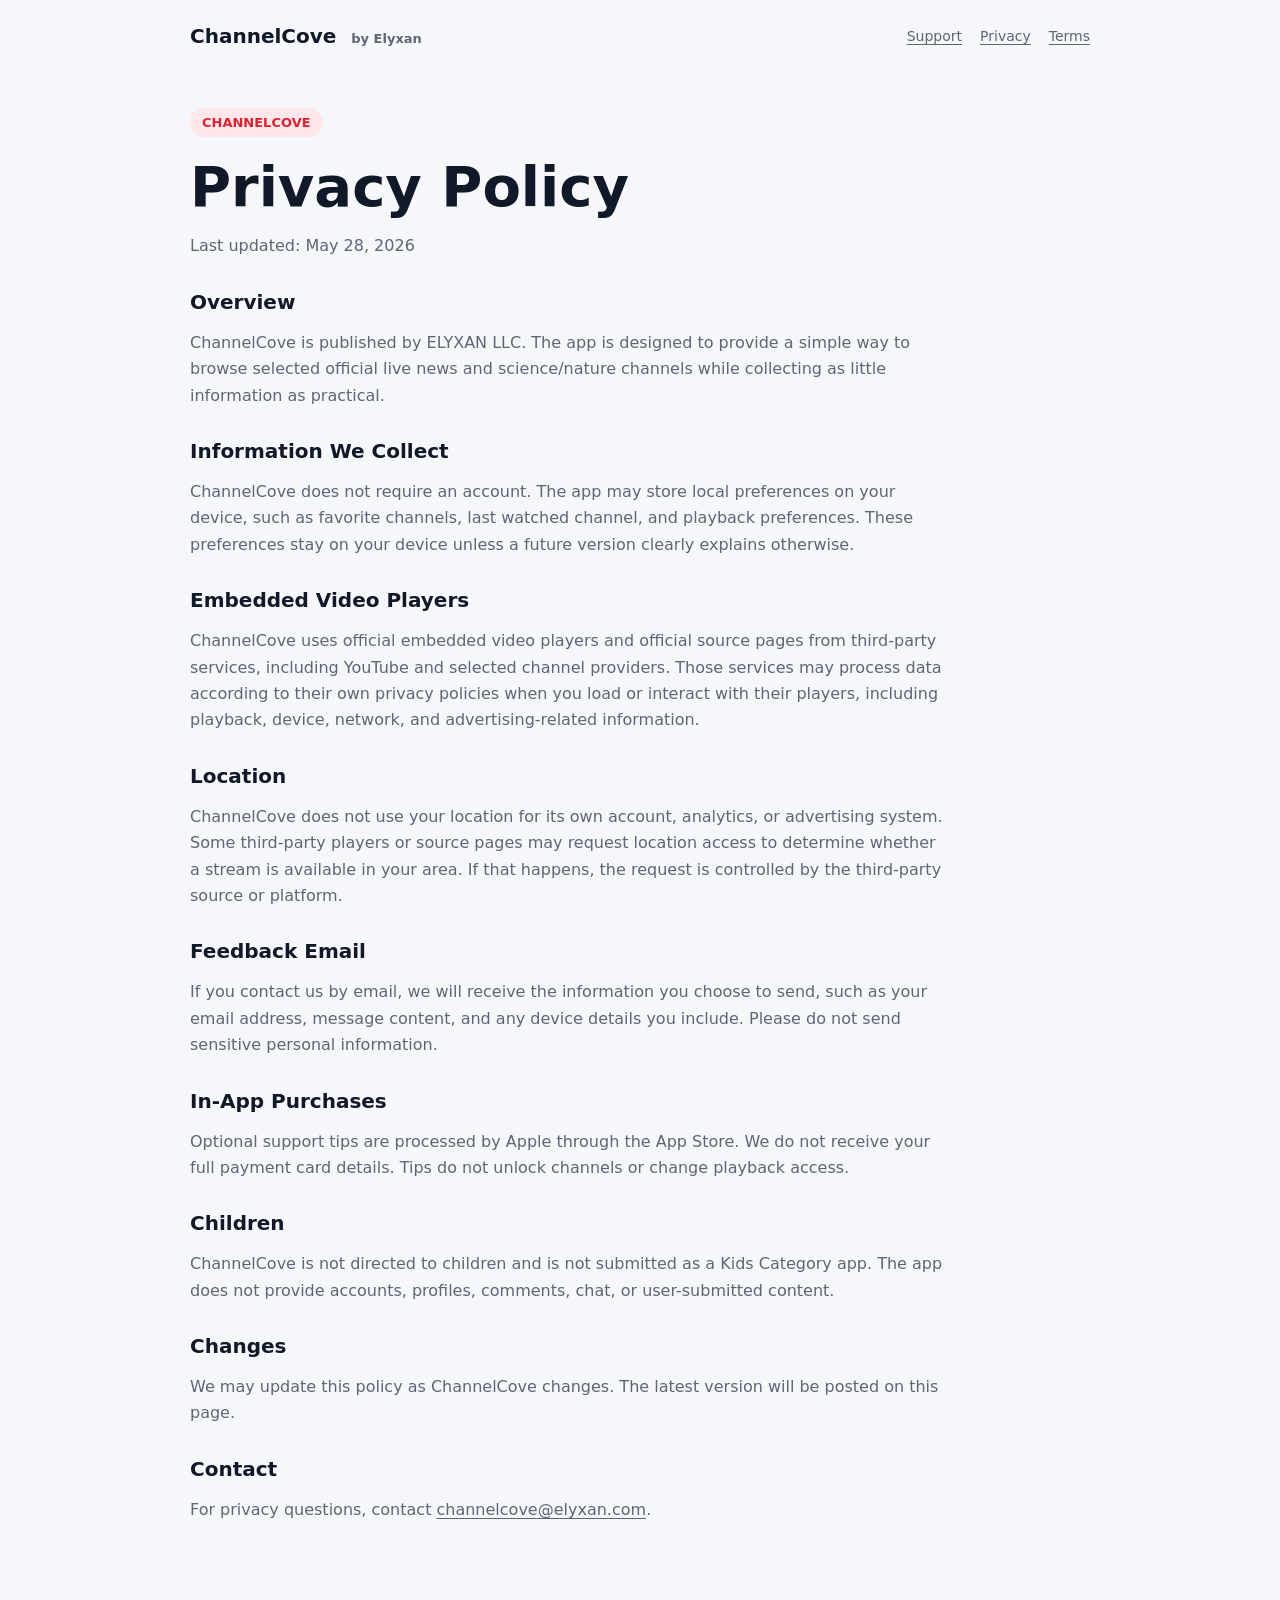
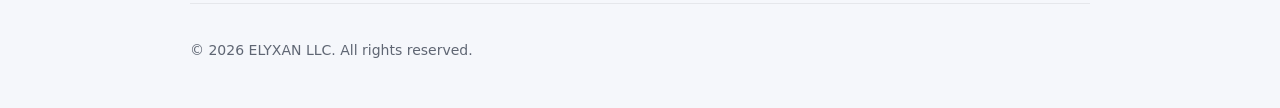
==== privacy/index.html @ 36f04a38 "Initial ChannelCove site" ====
<!doctype html>
<html lang="en">
  <head>
    <meta charset="utf-8">
    <meta name="viewport" content="width=device-width, initial-scale=1">
    <title>ChannelCove Privacy Policy</title>
    <meta name="description" content="Privacy Policy for ChannelCove.">
    <link rel="stylesheet" href="/styles.css">
  </head>
  <body>
    <div class="page">
      <header class="nav">
        <a class="brand" href="/">ChannelCove <span class="publisher">by Elyxan</span></a>
        <nav class="nav-links" aria-label="Main navigation">
          <a href="/support/">Support</a>
          <a href="/privacy/">Privacy</a>
          <a href="/terms/">Terms</a>
        </nav>
      </header>

      <main class="content">
        <span class="eyebrow">ChannelCove</span>
        <h1>Privacy Policy</h1>
        <p>Last updated: May 28, 2026</p>

        <h2>Overview</h2>
        <p>ChannelCove is published by ELYXAN LLC. The app is designed to provide a simple way to browse selected official live news and science/nature channels while collecting as little information as practical.</p>

        <h2>Information We Collect</h2>
        <p>ChannelCove does not require an account. The app may store local preferences on your device, such as favorite channels, last watched channel, and playback preferences. These preferences stay on your device unless a future version clearly explains otherwise.</p>

        <h2>Embedded Video Players</h2>
        <p>ChannelCove uses official embedded video players and official source pages from third-party services, including YouTube and selected channel providers. Those services may process data according to their own privacy policies when you load or interact with their players, including playback, device, network, and advertising-related information.</p>

        <h2>Location</h2>
        <p>ChannelCove does not use your location for its own account, analytics, or advertising system. Some third-party players or source pages may request location access to determine whether a stream is available in your area. If that happens, the request is controlled by the third-party source or platform.</p>

        <h2>Feedback Email</h2>
        <p>If you contact us by email, we will receive the information you choose to send, such as your email address, message content, and any device details you include. Please do not send sensitive personal information.</p>

        <h2>In-App Purchases</h2>
        <p>Optional support tips are processed by Apple through the App Store. We do not receive your full payment card details. Tips do not unlock channels or change playback access.</p>

        <h2>Children</h2>
        <p>ChannelCove is not directed to children and is not submitted as a Kids Category app. The app does not provide accounts, profiles, comments, chat, or user-submitted content.</p>

        <h2>Changes</h2>
        <p>We may update this policy as ChannelCove changes. The latest version will be posted on this page.</p>

        <h2>Contact</h2>
        <p>For privacy questions, contact <a href="mailto:channelcove@elyxan.com">channelcove@elyxan.com</a>.</p>
      </main>

      <footer class="footer">
        <p>&copy; 2026 ELYXAN LLC. All rights reserved.</p>
      </footer>
    </div>
  </body>
</html>
---- styles.css ----
:root {
  color-scheme: light;
  --ink: #111827;
  --muted: #5f6673;
  --line: #e5e7eb;
  --paper: #ffffff;
  --wash: #f5f7fb;
  --accent: #d92332;
  --accent-soft: #ffe7ea;
}

* {
  box-sizing: border-box;
}

html {
  font-family: Inter, ui-sans-serif, system-ui, -apple-system, BlinkMacSystemFont, "Segoe UI", sans-serif;
  color: var(--ink);
  background: var(--wash);
}

body {
  margin: 0;
  min-height: 100vh;
}

a {
  color: inherit;
  text-decoration-thickness: 0.08em;
  text-underline-offset: 0.18em;
}

.page {
  width: min(900px, calc(100% - 32px));
  margin: 0 auto;
}

.nav {
  display: flex;
  align-items: center;
  justify-content: space-between;
  gap: 20px;
  padding: 24px 0;
}

.brand {
  font-weight: 800;
  font-size: 20px;
  letter-spacing: 0;
  text-decoration: none;
}

.publisher {
  color: var(--muted);
  font-size: 13px;
  margin-left: 8px;
}

.nav-links {
  display: flex;
  align-items: center;
  gap: 18px;
  color: var(--muted);
  font-size: 14px;
}

.hero {
  padding: 64px 0 42px;
}

.eyebrow {
  display: inline-flex;
  align-items: center;
  padding: 7px 12px;
  border-radius: 999px;
  background: var(--accent-soft);
  color: var(--accent);
  font-size: 13px;
  font-weight: 800;
  text-transform: uppercase;
}

h1 {
  margin: 20px 0 16px;
  max-width: 720px;
  font-size: clamp(34px, 5vw, 52px);
  line-height: 1.08;
  letter-spacing: 0;
}

.lead {
  max-width: 660px;
  color: var(--muted);
  font-size: 18px;
  line-height: 1.55;
}

.actions {
  display: flex;
  flex-wrap: wrap;
  gap: 12px;
  margin-top: 28px;
}

.button {
  display: inline-flex;
  align-items: center;
  justify-content: center;
  min-height: 44px;
  padding: 0 18px;
  border-radius: 8px;
  border: 1px solid var(--ink);
  background: var(--ink);
  color: white;
  font-weight: 750;
  text-decoration: none;
}

.button.secondary {
  background: white;
  color: var(--ink);
  border-color: var(--line);
}

.section {
  padding: 18px 0;
}

.grid {
  display: grid;
  grid-template-columns: repeat(3, 1fr);
  gap: 14px;
}

.card {
  background: var(--paper);
  border: 1px solid var(--line);
  border-radius: 8px;
  padding: 24px;
}

.card h2,
.content h2 {
  margin: 0 0 10px;
  font-size: 20px;
}

.card p,
.content p,
.content li {
  color: var(--muted);
  line-height: 1.65;
}

.content {
  max-width: 760px;
  padding: 36px 0 64px;
}

.content h1 {
  font-size: clamp(36px, 6vw, 56px);
}

.content h2 {
  margin-top: 30px;
}

.footer {
  border-top: 1px solid var(--line);
  padding: 24px 0 36px;
  color: var(--muted);
  font-size: 14px;
}

@media (max-width: 720px) {
  .nav {
    align-items: flex-start;
    flex-direction: column;
  }

  .nav-links {
    flex-wrap: wrap;
  }

  .hero {
    padding: 42px 0 32px;
  }

  .grid {
    grid-template-columns: 1fr;
  }
}
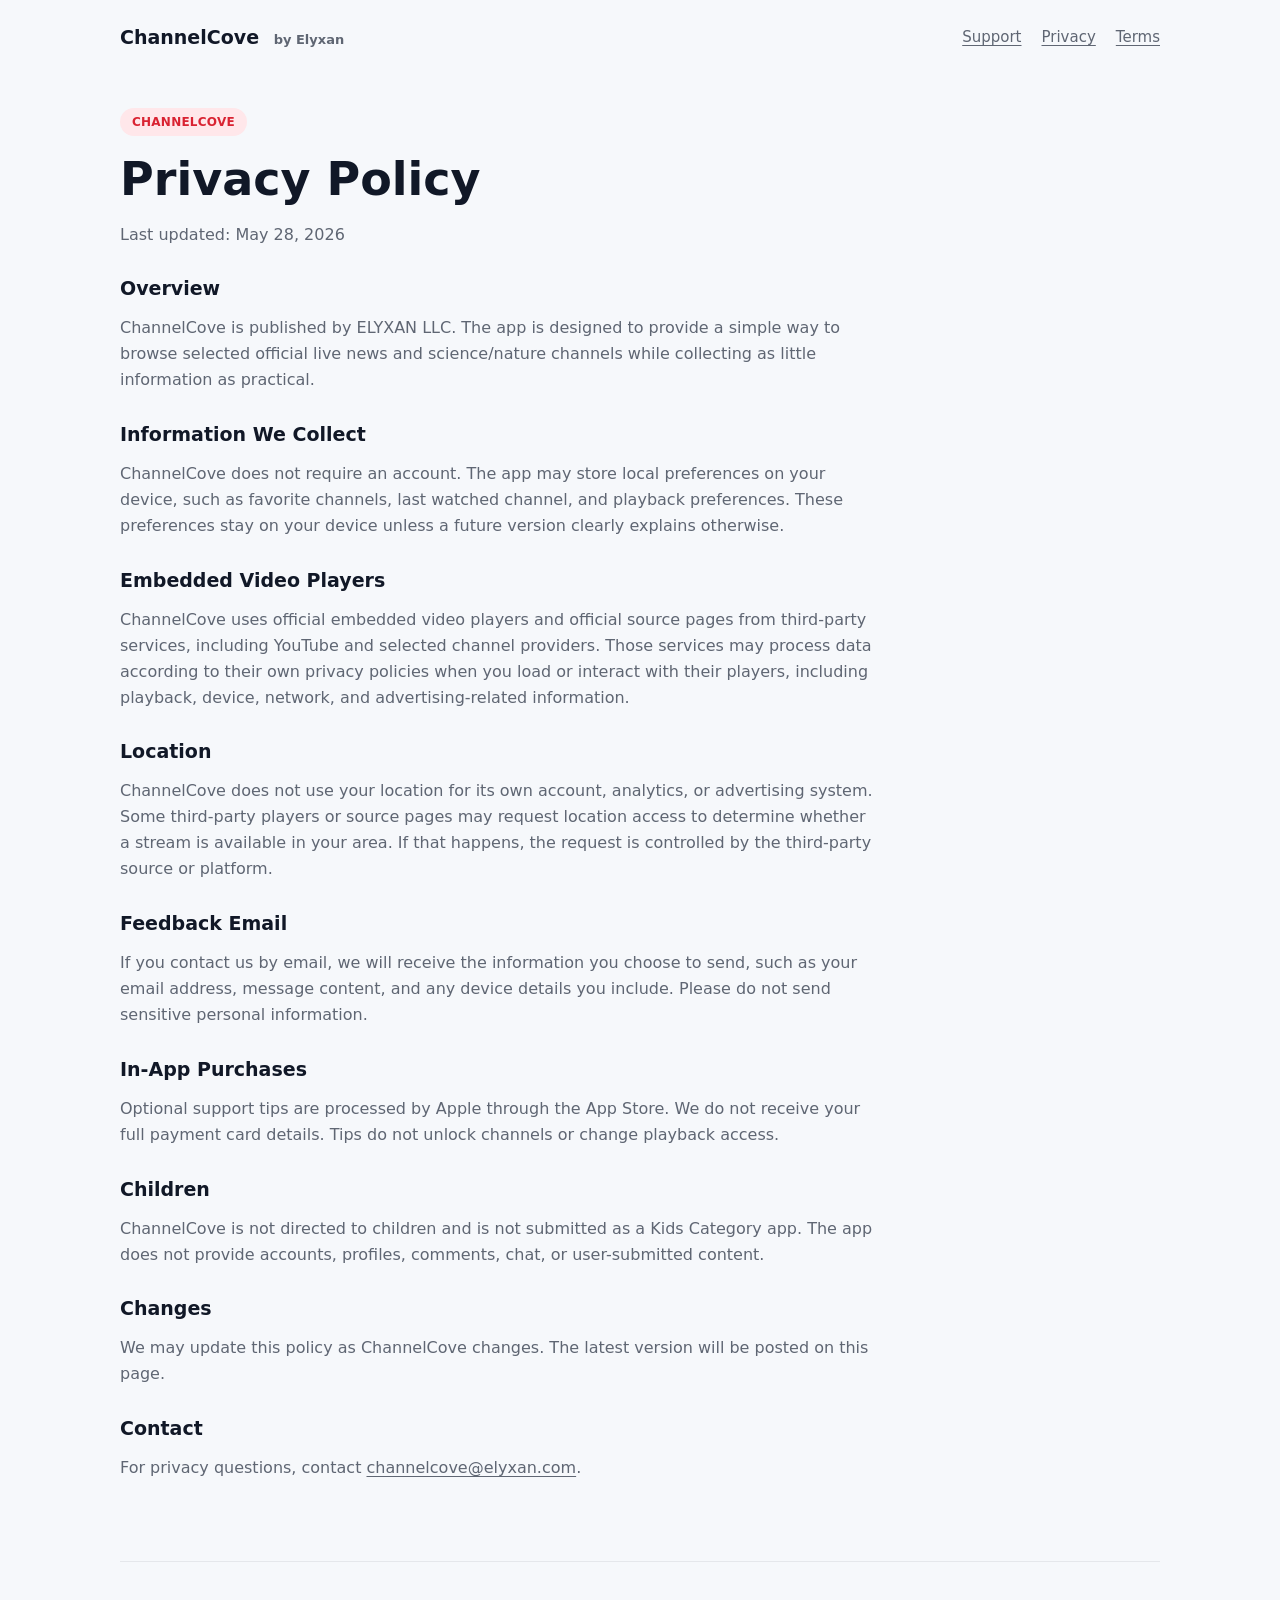
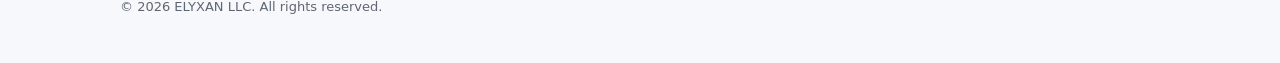
==== commit 9a0f3362: "Polish ChannelCove landing page typography" ====
--- a/privacy/index.html
+++ b/privacy/index.html
@@ -5,7 +5,8 @@
     <meta name="viewport" content="width=device-width, initial-scale=1">
     <title>ChannelCove Privacy Policy</title>
     <meta name="description" content="Privacy Policy for ChannelCove.">
-    <link rel="stylesheet" href="/styles.css">
+    <meta name="robots" content="noindex, nofollow, noarchive, nosnippet">
+    <link rel="stylesheet" href="/styles.css?v=20260528-ui2">
   </head>
   <body>
     <div class="page">
--- a/styles.css
+++ b/styles.css
@@ -3,10 +3,12 @@
   --ink: #111827;
   --muted: #5f6673;
   --line: #e5e7eb;
+  --line-strong: #d8dde6;
   --paper: #ffffff;
-  --wash: #f5f7fb;
+  --wash: #f6f8fb;
   --accent: #d92332;
   --accent-soft: #ffe7ea;
+  --shadow: 0 18px 50px rgba(17, 24, 39, 0.06);
 }
 
 * {
@@ -31,7 +33,7 @@
 }
 
 .page {
-  width: min(900px, calc(100% - 32px));
+  width: min(1040px, calc(100% - 40px));
   margin: 0 auto;
 }
 
@@ -40,12 +42,12 @@
   align-items: center;
   justify-content: space-between;
   gap: 20px;
-  padding: 24px 0;
+  padding: 26px 0 18px;
 }
 
 .brand {
   font-weight: 800;
-  font-size: 20px;
+  font-size: 19px;
   letter-spacing: 0;
   text-decoration: none;
 }
@@ -59,13 +61,14 @@
 .nav-links {
   display: flex;
   align-items: center;
-  gap: 18px;
-  color: var(--muted);
-  font-size: 14px;
+  gap: 20px;
+  color: var(--muted);
+  font-size: 15px;
 }
 
 .hero {
-  padding: 64px 0 42px;
+  max-width: 780px;
+  padding: 72px 0 48px;
 }
 
 .eyebrow {
@@ -75,24 +78,25 @@
   border-radius: 999px;
   background: var(--accent-soft);
   color: var(--accent);
-  font-size: 13px;
+  font-size: 12px;
   font-weight: 800;
+  letter-spacing: 0.02em;
   text-transform: uppercase;
 }
 
 h1 {
-  margin: 20px 0 16px;
-  max-width: 720px;
-  font-size: clamp(34px, 5vw, 52px);
-  line-height: 1.08;
+  margin: 18px 0 16px;
+  max-width: 680px;
+  font-size: clamp(31px, 3.6vw, 40px);
+  line-height: 1.12;
   letter-spacing: 0;
 }
 
 .lead {
-  max-width: 660px;
-  color: var(--muted);
-  font-size: 18px;
-  line-height: 1.55;
+  max-width: 710px;
+  color: var(--muted);
+  font-size: 17px;
+  line-height: 1.6;
 }
 
 .actions {
@@ -107,12 +111,13 @@
   align-items: center;
   justify-content: center;
   min-height: 44px;
-  padding: 0 18px;
+  padding: 0 17px;
   border-radius: 8px;
   border: 1px solid var(--ink);
   background: var(--ink);
   color: white;
   font-weight: 750;
+  font-size: 15px;
   text-decoration: none;
 }
 
@@ -123,42 +128,43 @@
 }
 
 .section {
-  padding: 18px 0;
+  padding: 26px 0 30px;
 }
 
 .grid {
   display: grid;
   grid-template-columns: repeat(3, 1fr);
-  gap: 14px;
+  gap: 16px;
 }
 
 .card {
   background: var(--paper);
   border: 1px solid var(--line);
   border-radius: 8px;
-  padding: 24px;
+  padding: 22px;
+  box-shadow: var(--shadow);
 }
 
 .card h2,
 .content h2 {
   margin: 0 0 10px;
-  font-size: 20px;
+  font-size: 19px;
 }
 
 .card p,
 .content p,
 .content li {
   color: var(--muted);
-  line-height: 1.65;
+  line-height: 1.62;
 }
 
 .content {
   max-width: 760px;
-  padding: 36px 0 64px;
+  padding: 42px 0 64px;
 }
 
 .content h1 {
-  font-size: clamp(36px, 6vw, 56px);
+  font-size: clamp(34px, 5vw, 46px);
 }
 
 .content h2 {
@@ -169,13 +175,18 @@
   border-top: 1px solid var(--line);
   padding: 24px 0 36px;
   color: var(--muted);
-  font-size: 14px;
+  font-size: 13px;
 }
 
 @media (max-width: 720px) {
+  .page {
+    width: min(100% - 28px, 1040px);
+  }
+
   .nav {
     align-items: flex-start;
     flex-direction: column;
+    padding-top: 20px;
   }
 
   .nav-links {
@@ -183,7 +194,11 @@
   }
 
   .hero {
-    padding: 42px 0 32px;
+    padding: 38px 0 30px;
+  }
+
+  h1 {
+    font-size: 31px;
   }
 
   .grid {
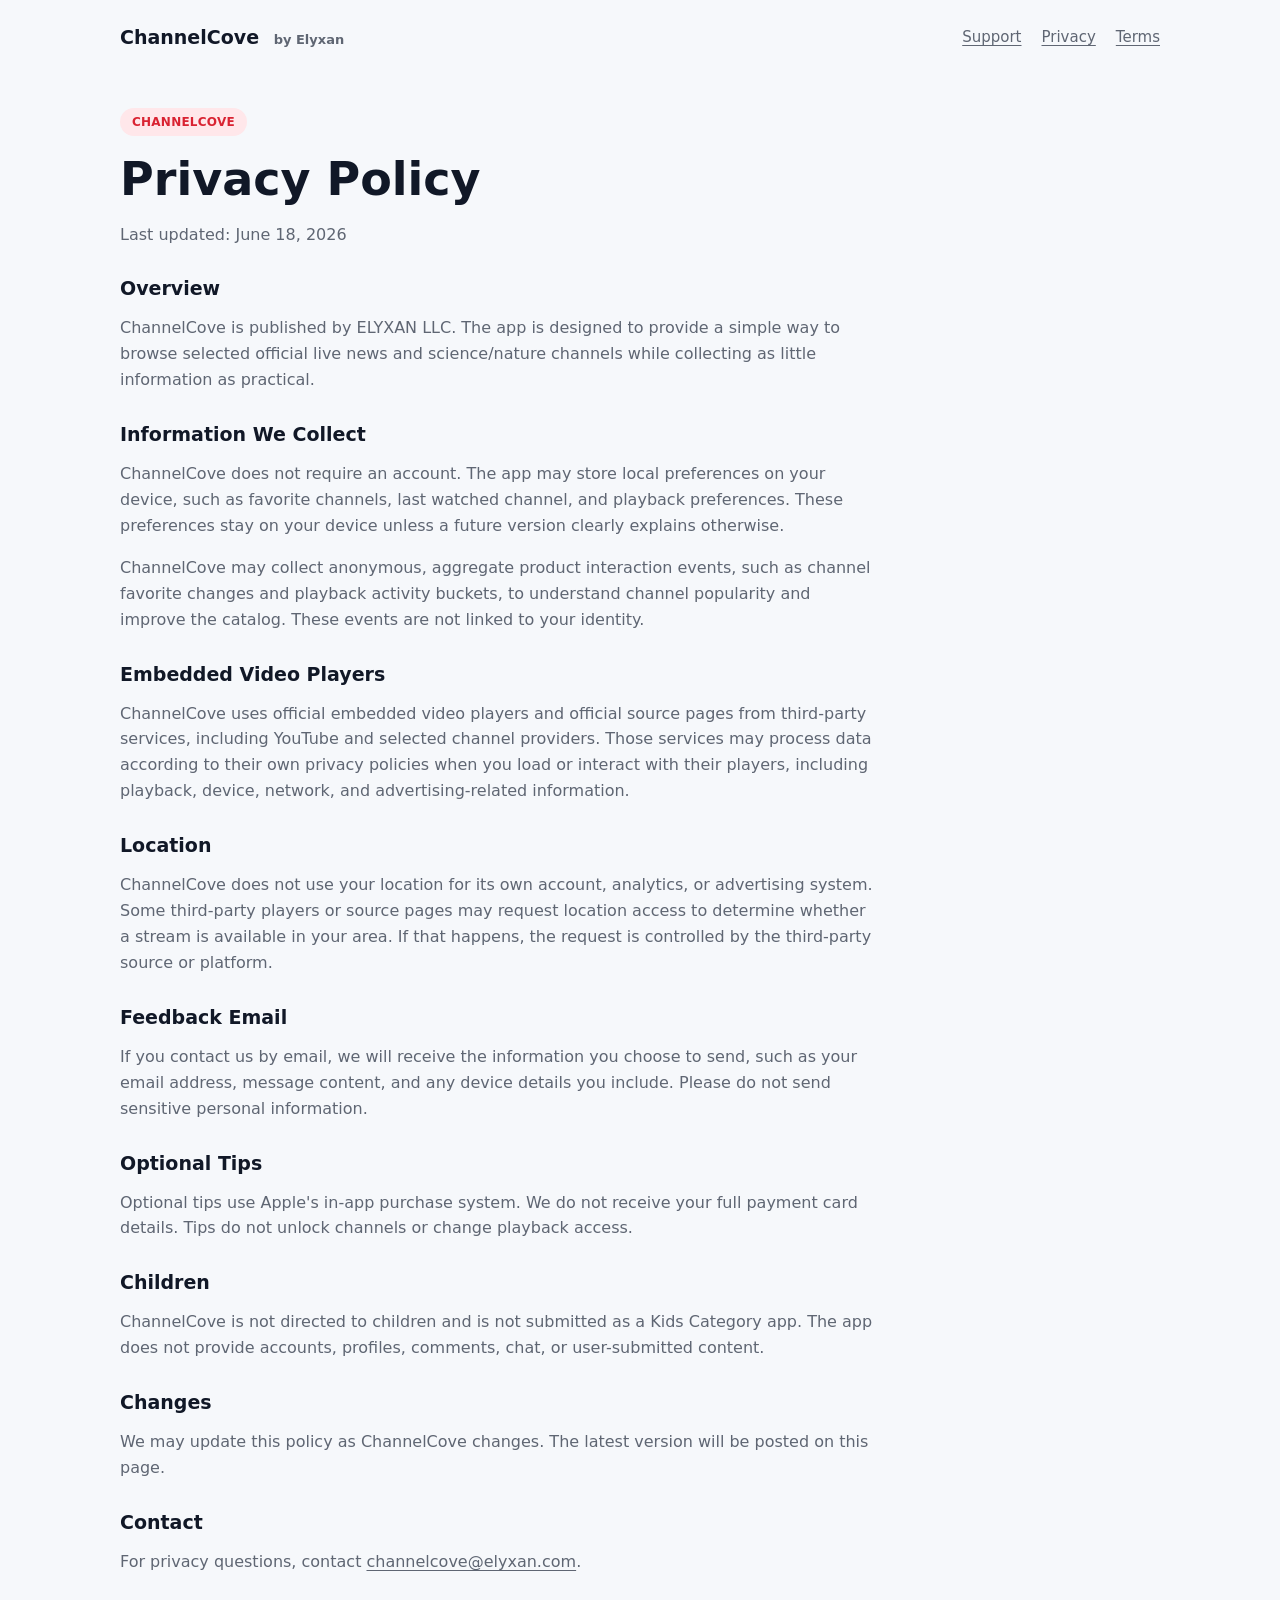
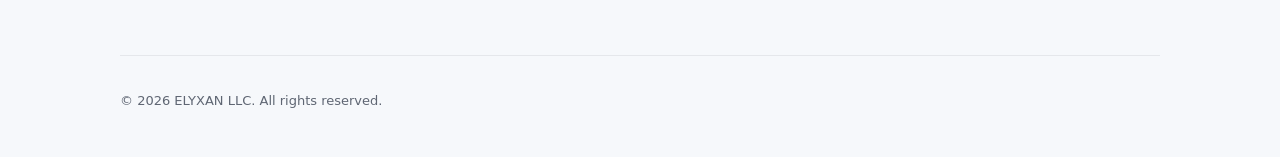
==== commit 5761300a: "Update public legal and support copy" ====
--- a/privacy/index.html
+++ b/privacy/index.html
@@ -22,13 +22,14 @@
       <main class="content">
         <span class="eyebrow">ChannelCove</span>
         <h1>Privacy Policy</h1>
-        <p>Last updated: May 28, 2026</p>
+        <p>Last updated: June 18, 2026</p>
 
         <h2>Overview</h2>
         <p>ChannelCove is published by ELYXAN LLC. The app is designed to provide a simple way to browse selected official live news and science/nature channels while collecting as little information as practical.</p>
 
         <h2>Information We Collect</h2>
         <p>ChannelCove does not require an account. The app may store local preferences on your device, such as favorite channels, last watched channel, and playback preferences. These preferences stay on your device unless a future version clearly explains otherwise.</p>
+        <p>ChannelCove may collect anonymous, aggregate product interaction events, such as channel favorite changes and playback activity buckets, to understand channel popularity and improve the catalog. These events are not linked to your identity.</p>
 
         <h2>Embedded Video Players</h2>
         <p>ChannelCove uses official embedded video players and official source pages from third-party services, including YouTube and selected channel providers. Those services may process data according to their own privacy policies when you load or interact with their players, including playback, device, network, and advertising-related information.</p>
@@ -39,8 +40,8 @@
         <h2>Feedback Email</h2>
         <p>If you contact us by email, we will receive the information you choose to send, such as your email address, message content, and any device details you include. Please do not send sensitive personal information.</p>
 
-        <h2>In-App Purchases</h2>
-        <p>Optional support tips are processed by Apple through the App Store. We do not receive your full payment card details. Tips do not unlock channels or change playback access.</p>
+        <h2>Optional Tips</h2>
+        <p>Optional tips use Apple's in-app purchase system. We do not receive your full payment card details. Tips do not unlock channels or change playback access.</p>
 
         <h2>Children</h2>
         <p>ChannelCove is not directed to children and is not submitted as a Kids Category app. The app does not provide accounts, profiles, comments, chat, or user-submitted content.</p>
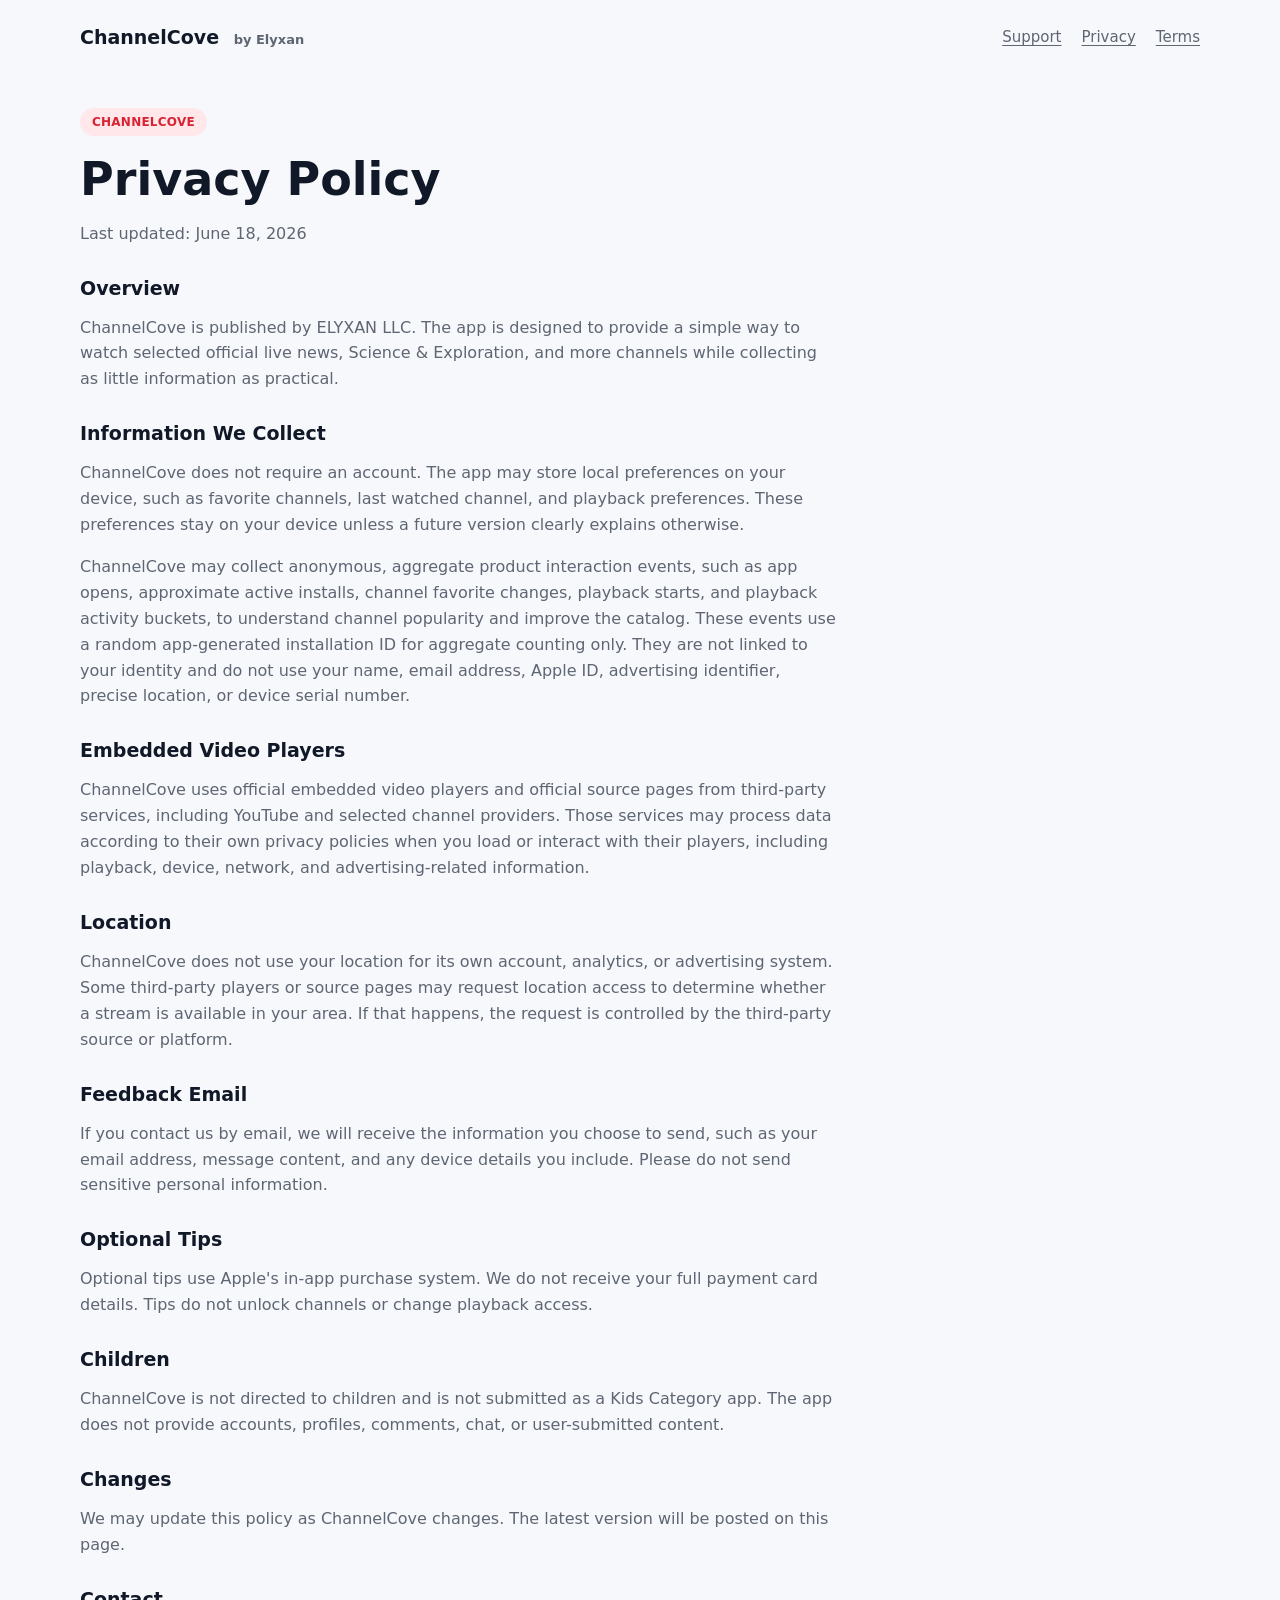
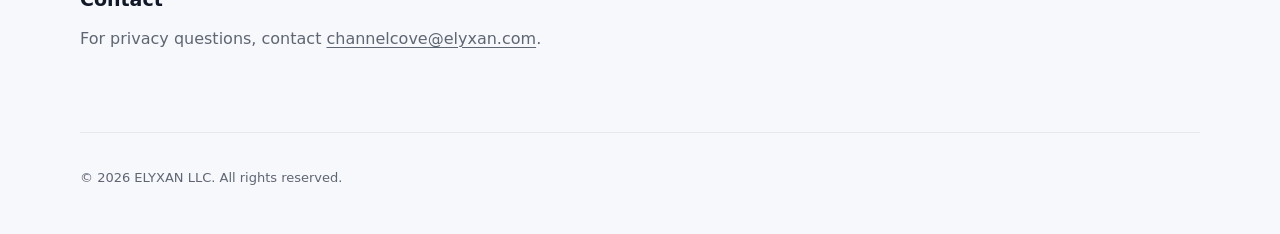
==== commit 78f4e241: "Clean up ChannelCove site copy" ====
--- a/privacy/index.html
+++ b/privacy/index.html
@@ -25,11 +25,11 @@
         <p>Last updated: June 18, 2026</p>
 
         <h2>Overview</h2>
-        <p>ChannelCove is published by ELYXAN LLC. The app is designed to provide a simple way to browse selected official live news and science/nature channels while collecting as little information as practical.</p>
+        <p>ChannelCove is published by ELYXAN LLC. The app is designed to provide a simple way to watch selected official live news, Science & Exploration, and more channels while collecting as little information as practical.</p>
 
         <h2>Information We Collect</h2>
         <p>ChannelCove does not require an account. The app may store local preferences on your device, such as favorite channels, last watched channel, and playback preferences. These preferences stay on your device unless a future version clearly explains otherwise.</p>
-        <p>ChannelCove may collect anonymous, aggregate product interaction events, such as channel favorite changes and playback activity buckets, to understand channel popularity and improve the catalog. These events are not linked to your identity.</p>
+        <p>ChannelCove may collect anonymous, aggregate product interaction events, such as app opens, approximate active installs, channel favorite changes, playback starts, and playback activity buckets, to understand channel popularity and improve the catalog. These events use a random app-generated installation ID for aggregate counting only. They are not linked to your identity and do not use your name, email address, Apple ID, advertising identifier, precise location, or device serial number.</p>
 
         <h2>Embedded Video Players</h2>
         <p>ChannelCove uses official embedded video players and official source pages from third-party services, including YouTube and selected channel providers. Those services may process data according to their own privacy policies when you load or interact with their players, including playback, device, network, and advertising-related information.</p>
--- a/styles.css
+++ b/styles.css
@@ -33,7 +33,7 @@
 }
 
 .page {
-  width: min(1040px, calc(100% - 40px));
+  width: min(1120px, calc(100% - 40px));
   margin: 0 auto;
 }
 
@@ -67,8 +67,8 @@
 }
 
 .hero {
-  max-width: 780px;
-  padding: 72px 0 48px;
+  max-width: 960px;
+  padding: 64px 0 46px;
 }
 
 .eyebrow {
@@ -86,14 +86,14 @@
 
 h1 {
   margin: 18px 0 16px;
-  max-width: 680px;
-  font-size: clamp(31px, 3.6vw, 40px);
-  line-height: 1.12;
+  max-width: 960px;
+  font-size: clamp(30px, 3.2vw, 38px);
+  line-height: 1.1;
   letter-spacing: 0;
 }
 
 .lead {
-  max-width: 710px;
+  max-width: 760px;
   color: var(--muted);
   font-size: 17px;
   line-height: 1.6;
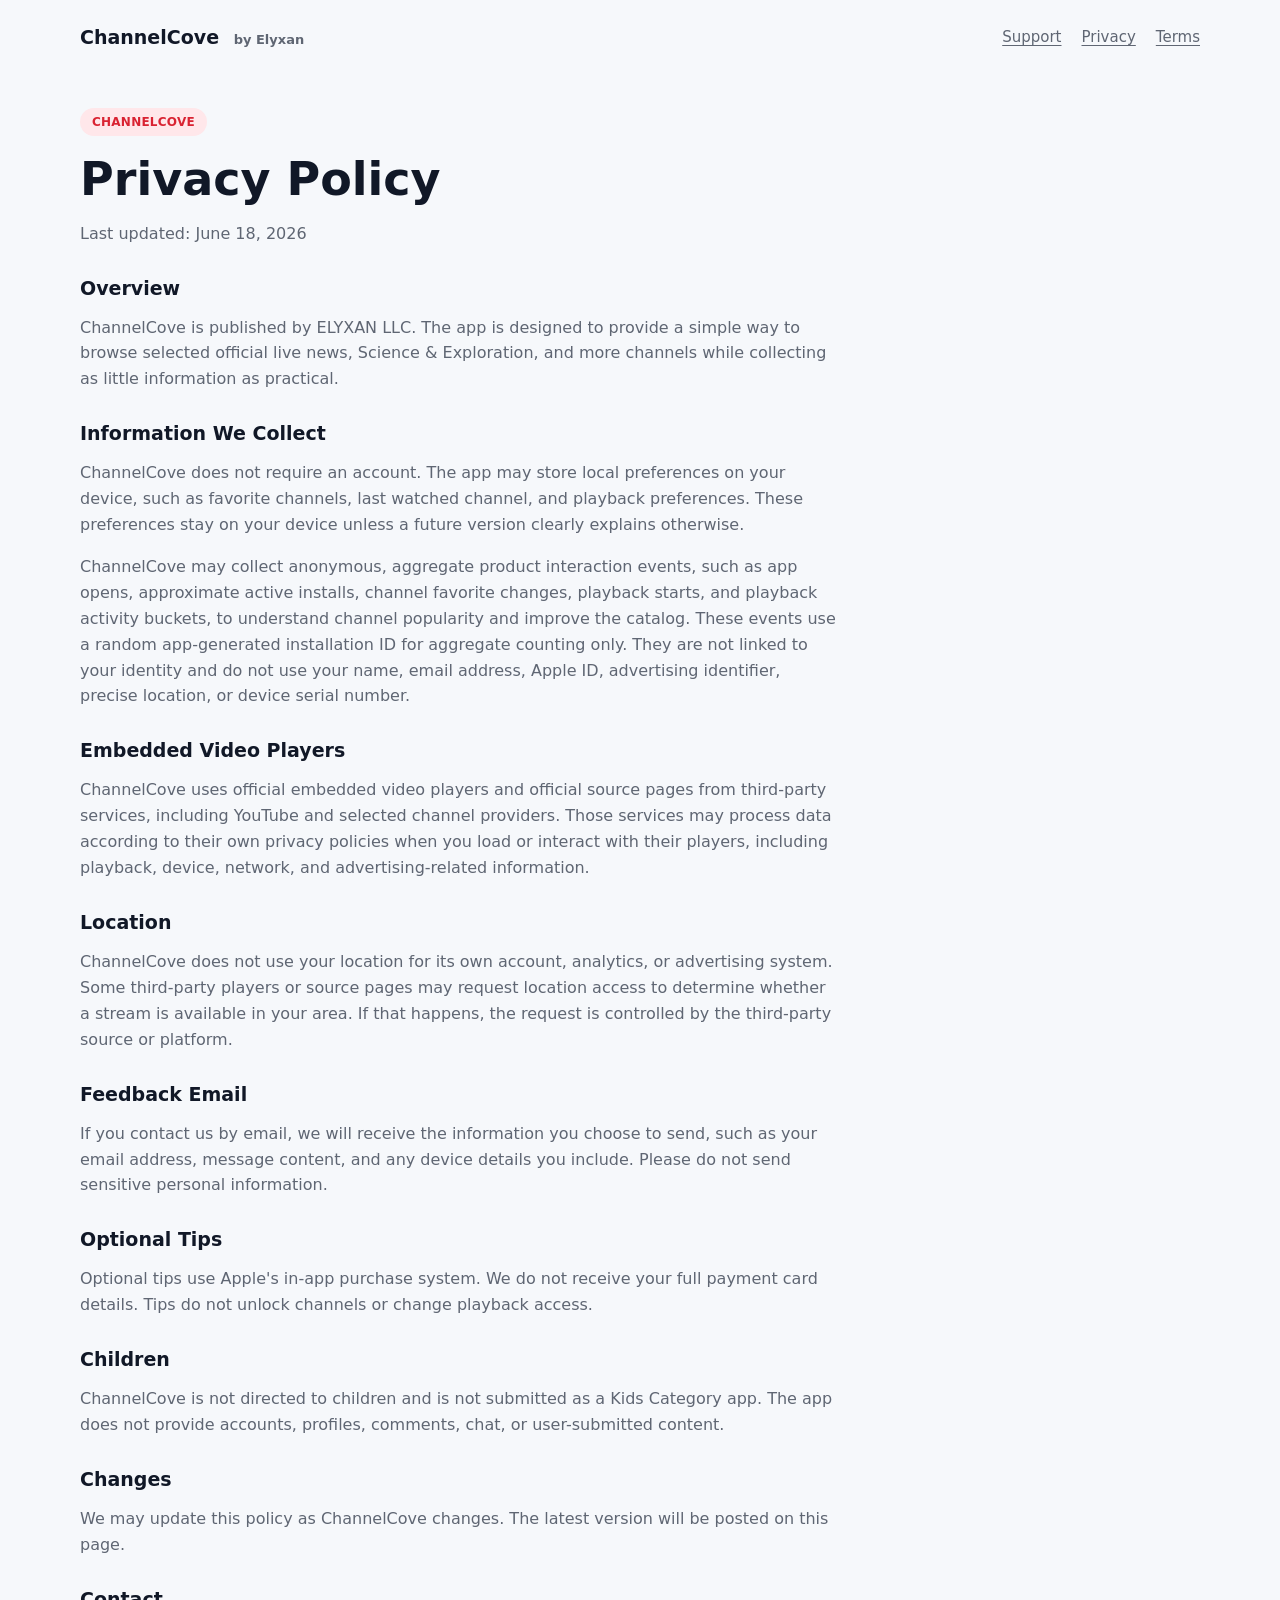
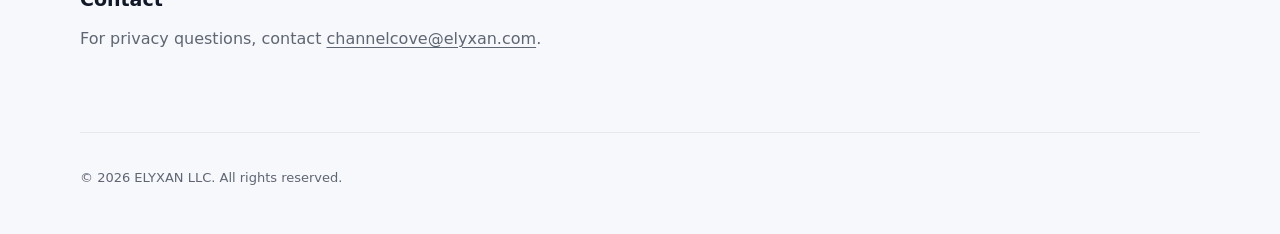
==== commit 6c966004: "Update ChannelCove site browsing copy" ====
--- a/privacy/index.html
+++ b/privacy/index.html
@@ -25,7 +25,7 @@
         <p>Last updated: June 18, 2026</p>
 
         <h2>Overview</h2>
-        <p>ChannelCove is published by ELYXAN LLC. The app is designed to provide a simple way to watch selected official live news, Science & Exploration, and more channels while collecting as little information as practical.</p>
+        <p>ChannelCove is published by ELYXAN LLC. The app is designed to provide a simple way to browse selected official live news, Science & Exploration, and more channels while collecting as little information as practical.</p>
 
         <h2>Information We Collect</h2>
         <p>ChannelCove does not require an account. The app may store local preferences on your device, such as favorite channels, last watched channel, and playback preferences. These preferences stay on your device unless a future version clearly explains otherwise.</p>
